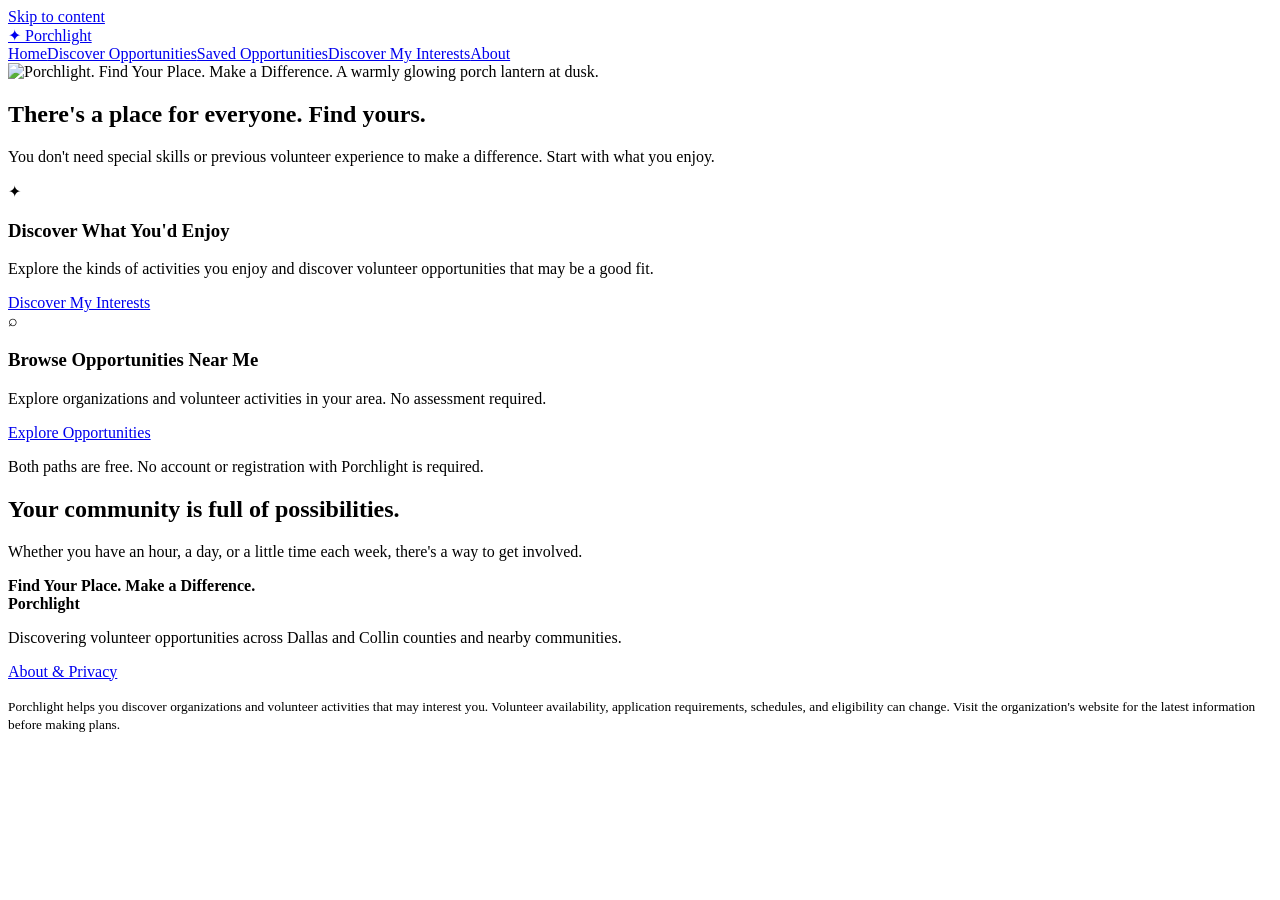
==== index.html @ d1aace8c "Add files via upload" ====
<!doctype html><html lang="en"><head><meta charset="utf-8"><meta name="viewport" content="width=device-width,initial-scale=1"><meta name="description" content="Porchlight helps people discover volunteer activities in Dallas and Collin counties that connect with their interests."><title>Porchlight | Find Your Place. Make a Difference.</title><link rel="stylesheet" href="css/styles.css"></head><body><a class="skip" href="#main">Skip to content</a><header class="top"><nav class="nav" aria-label="Main navigation"><a class="brand" href="index.html">✦ <span>Porchlight</span></a><div class="links"><a href="index.html">Home</a><a href="discover.html">Discover Opportunities</a><a href="saved.html">Saved Opportunities</a><a href="assessment.html">Discover My Interests</a><a href="about.html">About</a></div></nav></header><main id="main"><section class="hero hero-art"><div class="hero-art-inner"><img src="images/porchlight-painterly-banner.png" alt="Porchlight. Find Your Place. Make a Difference. A warmly glowing porch lantern at dusk." width="2048" height="768"></div></section><section class="wrap"><div class="intro"><h1>There's a place for everyone. Find yours.</h1><p>You don't need special skills or previous volunteer experience to make a difference. Start with what you enjoy.</p></div><div class="choices"><article class="choice"><div class="symbol" aria-hidden="true">✦</div><h3>Discover What You'd Enjoy</h3><p>Explore the kinds of activities you enjoy and discover volunteer opportunities that may be a good fit.</p><a class="button gold" href="assessment.html">Discover My Interests</a></article><article class="choice"><div class="symbol" aria-hidden="true">⌕</div><h3>Browse Opportunities Near Me</h3><p>Explore organizations and volunteer activities in your area. No assessment required.</p><a class="button" href="discover.html">Explore Opportunities</a></article></div><p class="note">Both paths are free. No account or registration with Porchlight is required.</p></section><section class="closing"><h2>Your community is full of possibilities.</h2><p>Whether you have an hour, a day, or a little time each week, there's a way to get involved.</p><strong>Find Your Place. Make a Difference.</strong></section></main><footer class="footer"><div class="footer-inner"><strong>Porchlight</strong><p>Discovering volunteer opportunities across Dallas and Collin counties and nearby communities.</p><p><a href="about.html">About &amp; Privacy</a></p><small>Porchlight helps you discover organizations and volunteer activities that may interest you. Volunteer availability, application requirements, schedules, and eligibility can change. Visit the organization's website for the latest information before making plans.</small></div></footer><script src="js/navigation.js"></script></body></html>
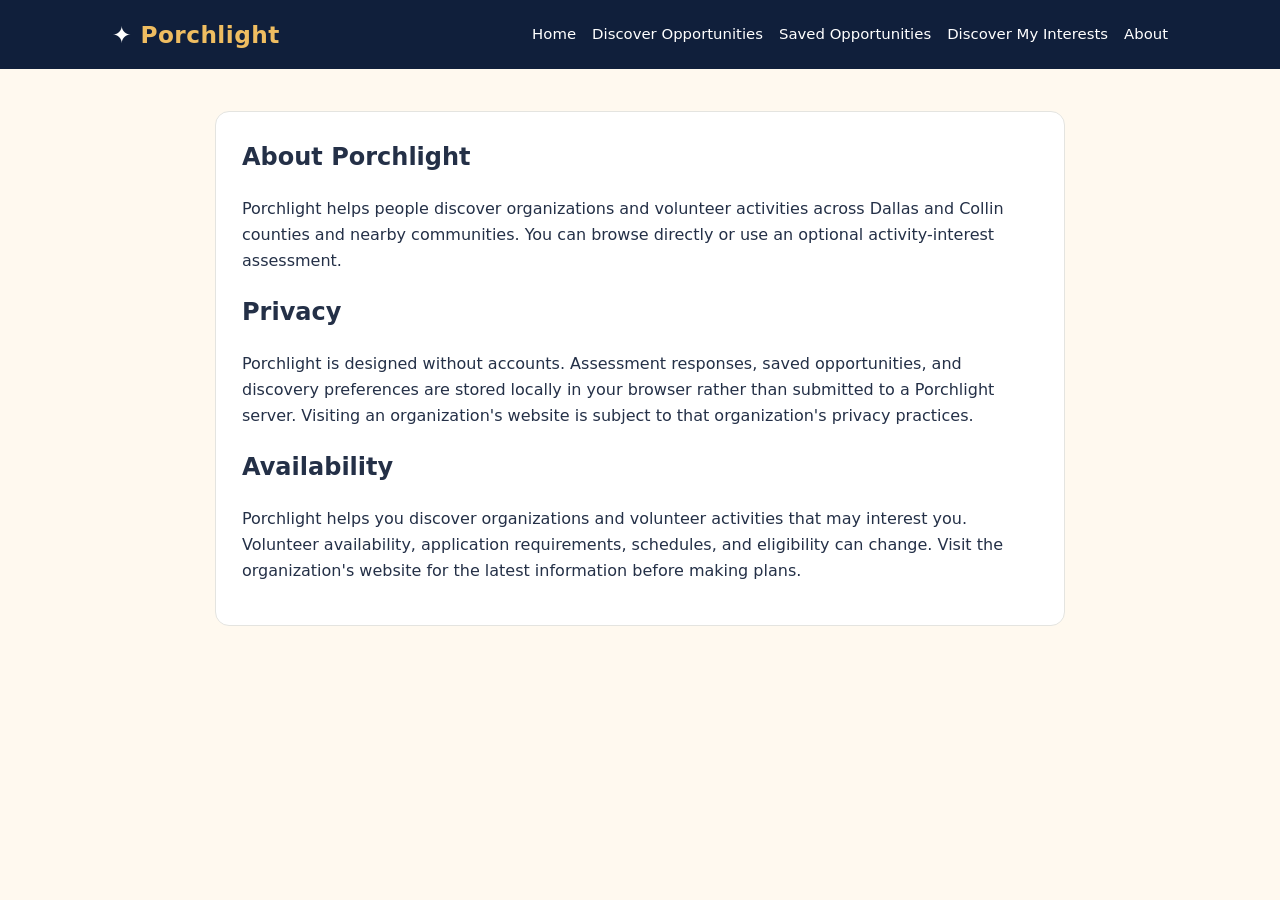
==== commit b99edd54: "Add files via upload" ====
--- a/index.html
+++ b/index.html
@@ -1 +1 @@
-<!doctype html><html lang="en"><head><meta charset="utf-8"><meta name="viewport" content="width=device-width,initial-scale=1"><meta name="description" content="Porchlight helps people discover volunteer activities in Dallas and Collin counties that connect with their interests."><title>Porchlight | Find Your Place. Make a Difference.</title><link rel="stylesheet" href="css/styles.css"></head><body><a class="skip" href="#main">Skip to content</a><header class="top"><nav class="nav" aria-label="Main navigation"><a class="brand" href="index.html">✦ <span>Porchlight</span></a><div class="links"><a href="index.html">Home</a><a href="discover.html">Discover Opportunities</a><a href="saved.html">Saved Opportunities</a><a href="assessment.html">Discover My Interests</a><a href="about.html">About</a></div></nav></header><main id="main"><section class="hero hero-art"><div class="hero-art-inner"><img src="images/porchlight-painterly-banner.png" alt="Porchlight. Find Your Place. Make a Difference. A warmly glowing porch lantern at dusk." width="2048" height="768"></div></section><section class="wrap"><div class="intro"><h1>There's a place for everyone. Find yours.</h1><p>You don't need special skills or previous volunteer experience to make a difference. Start with what you enjoy.</p></div><div class="choices"><article class="choice"><div class="symbol" aria-hidden="true">✦</div><h3>Discover What You'd Enjoy</h3><p>Explore the kinds of activities you enjoy and discover volunteer opportunities that may be a good fit.</p><a class="button gold" href="assessment.html">Discover My Interests</a></article><article class="choice"><div class="symbol" aria-hidden="true">⌕</div><h3>Browse Opportunities Near Me</h3><p>Explore organizations and volunteer activities in your area. No assessment required.</p><a class="button" href="discover.html">Explore Opportunities</a></article></div><p class="note">Both paths are free. No account or registration with Porchlight is required.</p></section><section class="closing"><h2>Your community is full of possibilities.</h2><p>Whether you have an hour, a day, or a little time each week, there's a way to get involved.</p><strong>Find Your Place. Make a Difference.</strong></section></main><footer class="footer"><div class="footer-inner"><strong>Porchlight</strong><p>Discovering volunteer opportunities across Dallas and Collin counties and nearby communities.</p><p><a href="about.html">About &amp; Privacy</a></p><small>Porchlight helps you discover organizations and volunteer activities that may interest you. Volunteer availability, application requirements, schedules, and eligibility can change. Visit the organization's website for the latest information before making plans.</small></div></footer><script src="js/navigation.js"></script></body></html>
+<!doctype html><html lang="en"><head><meta charset="utf-8"><meta name="viewport" content="width=device-width,initial-scale=1"><title>About & Privacy | Porchlight</title><link rel="stylesheet" href="css/styles.css"></head><body><a class="skip" href="#main">Skip to content</a><header class="top"><nav class="nav" aria-label="Main navigation"><a class="brand" href="index.html">✦ <span>Porchlight</span></a><div class="links"><a href="index.html">Home</a><a href="discover.html">Discover Opportunities</a><a href="saved.html">Saved Opportunities</a><a href="assessment.html">Discover My Interests</a><a href="about.html">About</a></div></nav></header><main id="main" class="wrap"><section class="panel"><h1>About Porchlight</h1><p>Porchlight helps people discover organizations and volunteer activities across Dallas and Collin counties and nearby communities. You can browse directly or use an optional activity-interest assessment.</p><h2>Privacy</h2><p>Porchlight is designed without accounts. Assessment responses, saved opportunities, and discovery preferences are stored locally in your browser rather than submitted to a Porchlight server. Visiting an organization's website is subject to that organization's privacy practices.</p><h2>Availability</h2><p>Porchlight helps you discover organizations and volunteer activities that may interest you. Volunteer availability, application requirements, schedules, and eligibility can change. Visit the organization's website for the latest information before making plans.</p></section></main><script src="js/navigation.js"></script></body></html>
--- a/css/styles.css
+++ b/css/styles.css
@@ -0,0 +1,39 @@
+:root{--navy:#101f3b;--gold:#efbd61;--cream:#fff9ef;--ink:#243047;--muted:#58657a;--line:#e4e4e0;--white:#fff}*{box-sizing:border-box}body{margin:0;font-family:system-ui,-apple-system,'Segoe UI',sans-serif;color:var(--ink);background:var(--cream);line-height:1.6}a{color:#164f84}a:focus-visible,button:focus-visible{outline:3px solid #c87c12;outline-offset:3px}.skip{position:absolute;left:-999px;top:0;background:#fff;padding:12px;z-index:9}.skip:focus{left:10px}.top{background:var(--navy);color:white}.nav{max-width:1100px;margin:auto;padding:16px 22px;display:flex;align-items:center;justify-content:space-between;gap:20px;flex-wrap:wrap}.brand{font-size:1.45rem;font-weight:800;color:#fff;text-decoration:none;letter-spacing:.02em}.brand span{color:var(--gold)}.links{display:flex;flex-wrap:wrap;gap:16px}.links a{color:white;text-decoration:none;font-size:.93rem}.links a:hover{text-decoration:underline}.hero{background:linear-gradient(120deg,#101f3b 20%,#20365b 100%);color:#fff}.hero-inner{max-width:1100px;margin:auto;display:grid;grid-template-columns:1fr 1fr;gap:32px;align-items:center;padding:54px 22px 62px}.hero h1{font-size:clamp(2.4rem,5vw,4.6rem);line-height:1.1;margin:0 0 12px}.hero h1 em{color:var(--gold);font-style:normal}.hero p{font-size:1.13rem;max-width:520px}.lantern{height:330px;display:grid;place-items:center;position:relative;background:radial-gradient(circle at 50% 48%,#b8792888,transparent 45%)}.lantern svg{width:min(100%,320px);height:310px;filter:drop-shadow(0 0 28px #f4ad3e88)}.wrap{max-width:1100px;margin:auto;padding:42px 22px}.intro{text-align:center;max-width:720px;margin:0 auto 28px}.intro h1{font-size:clamp(1.7rem,3vw,2.3rem);margin:0 0 10px}.choices{display:grid;grid-template-columns:repeat(2,1fr);gap:20px}.choice{background:#fff;border:1px solid var(--line);border-radius:16px;padding:28px;box-shadow:0 5px 18px #101f3b0a}.choice h3{font-size:1.4rem;margin:8px 0}.symbol{font-size:2rem}.button{display:inline-block;border-radius:9px;background:var(--navy);color:white;text-decoration:none;padding:12px 20px;font-weight:700;margin-top:12px}.button:hover{background:#294670}.button.gold{background:#c17b1e;color:#fff}.button.gold:hover{background:#965d12}.note{text-align:center;color:var(--muted);font-size:.91rem;margin-top:18px}.values{display:grid;grid-template-columns:repeat(4,1fr);gap:16px}.value{background:#fff;border:1px solid var(--line);border-radius:12px;padding:18px}.value h3{font-size:1rem;margin:0 0 5px}.value p{font-size:.92rem;margin:0}.closing{text-align:center;background:#f2e8d7;padding:40px 22px}.closing h2{margin-top:0}.footer{background:var(--navy);color:#e9edf3;padding:30px 22px}.footer-inner{max-width:1100px;margin:auto}.footer a{color:#ffe1a0}.footer small{display:block;margin-top:12px;color:#d4dae4}.panel{background:white;border:1px solid var(--line);border-radius:14px;padding:26px;max-width:850px;margin:0 auto}.panel h1{margin-top:0}.muted{color:var(--muted)}@media(max-width:720px){.hero-inner,.choices{grid-template-columns:1fr}.hero-inner{padding-top:28px}.lantern{height:235px;order:-1}.lantern svg{height:225px}.values{grid-template-columns:repeat(2,1fr)}.nav{align-items:flex-start}.links{gap:10px}.links a{font-size:.85rem}}@media(max-width:420px){.values{grid-template-columns:1fr}}
+
+/* Full-bleed banner: no padding, clipping, or rounded image corners. */
+.hero-art{background:var(--navy);margin:0;padding:0}
+.hero-art-inner{width:100%;max-width:none;margin:0;padding:0;line-height:0}
+.hero-art img{display:block;width:100%;height:auto;border-radius:0;object-fit:contain}
+/* Stage 3: assessment */
+.assessment-wrap{padding-top:36px;padding-bottom:55px}.assessment-panel{max-width:880px;padding:clamp(22px,4vw,44px)}.assessment-panel h1{line-height:1.22;font-size:clamp(1.65rem,3.2vw,2.25rem)}.assessment-panel h2{font-size:1.25rem}.eyebrow{text-transform:uppercase;letter-spacing:.1em;color:#8a5a1c;font-size:.78rem;font-weight:800}.progress-heading{display:flex;justify-content:space-between;gap:10px;flex-wrap:wrap}.progress{height:11px;border-radius:20px;background:#e9edf1;overflow:hidden;margin:12px 0 30px}.progress>div{height:100%;background:#bd7d25;transition:width .2s}.question-title{margin:0 0 28px}.answer-options{border:0;padding:0;margin:0}.answer-options legend{font-weight:650;margin-bottom:12px}.answer{display:flex;align-items:center;gap:13px;border:1px solid #d5dce2;background:#fff;padding:13px 16px;border-radius:10px;margin:8px 0;cursor:pointer}.answer:has(input:checked){border-color:#a56816;background:#fff4dd;box-shadow:0 0 0 1px #a56816}.answer input{width:20px;height:20px;accent-color:#a56816;flex:none}.actions{display:flex;align-items:center;gap:12px;flex-wrap:wrap;margin-top:26px}.actions .button{margin-top:0}.button{border:0;font:inherit;font-weight:700;cursor:pointer}.button.outline{background:#fff;border:1px solid #8d9bae;color:#1a3657}.button.outline:hover{background:#f0f4f8}.small{font-size:.87rem}.error{color:#9d2020;font-weight:700}.review-list{display:grid;gap:7px;margin-top:20px}.review-row{background:#fff;text-align:left;border:1px solid #d9dee5;border-radius:9px;padding:12px;display:flex;align-items:flex-start;justify-content:space-between;gap:15px;cursor:pointer;font:inherit}.review-row:hover{background:#f6f8fb}.review-value{color:#365b81;font-size:.85rem;flex-shrink:0}.interest-cards{display:grid;gap:12px;margin:18px 0}.interest-card{border:1px solid #e0e4e8;border-radius:12px;padding:17px;background:#fff}.interest-head{display:flex;align-items:flex-start;gap:13px}.interest-head p{margin:3px 0 0;color:#58657a}.letter-tile{display:grid;place-items:center;width:46px;height:46px;border-radius:9px;color:#fff;font-size:1.35rem;font-weight:800;flex-shrink:0}.all-interests{border-top:1px solid #ddd;margin-top:25px;padding-top:16px}.all-interests summary{font-weight:750;cursor:pointer}.notice{padding:15px 17px;border-left:4px solid #c58b36;background:#fff7e9;border-radius:5px}
+@media(max-width:580px){.review-row{flex-direction:column;gap:5px}.assessment-panel{padding:20px}.actions{align-items:stretch}.actions .button{width:100%;text-align:center}}
+
+.entry-choice{border:1px solid #d9d5ca;border-radius:14px;padding:1.2rem;margin:1.25rem 0;background:#fffdf8}.entry-choice h3{margin-top:0}.entry-choice input{width:min(100%,350px);padding:.8rem;border:1px solid #778296;border-radius:8px;font-size:1.1rem;text-transform:uppercase;letter-spacing:.12em}.entry-choice input:focus{outline:3px solid #e9b85a;outline-offset:2px}
+
+/* Stage 3 desktop viewport refinement: preserve comfortable mobile targets. */
+@media (min-width: 721px) {
+ .assessment-wrap{padding-top:14px;padding-bottom:26px}
+ .assessment-panel{max-width:1080px;padding:18px 28px}
+ .assessment-panel:has(.answer-options) .eyebrow{margin:0 0 7px}
+ .assessment-panel:has(.answer-options) .progress{height:8px;margin:7px 0 13px}
+ .assessment-panel:has(.answer-options) .progress-heading{font-size:.95rem;line-height:1.3}
+ .assessment-panel .question-title{font-size:clamp(1.28rem,2.1vw,1.7rem);line-height:1.26;margin:0 0 13px}
+ .assessment-panel .answer-options legend{font-size:.94rem;margin-bottom:6px}
+ .assessment-panel .answer{padding:7px 12px;margin:5px 0;min-height:42px;line-height:1.35;gap:10px}
+ .assessment-panel .answer input{width:18px;height:18px}
+ .assessment-panel:has(.answer-options) .actions{margin-top:12px;gap:9px}
+ .assessment-panel:has(.answer-options) .actions .button{padding:8px 14px;font-size:.94rem}
+ .assessment-panel:has(.answer-options) .actions + .muted{margin:10px 0 0;line-height:1.35}
+}
+@media (min-width:721px) and (max-height:780px){
+ .assessment-wrap{padding-top:8px}
+ .assessment-panel{padding:12px 24px}
+ .assessment-panel .question-title{font-size:1.3rem;margin-bottom:8px}
+ .assessment-panel .answer{padding:5px 10px;margin:4px 0;min-height:38px}
+ .assessment-panel:has(.answer-options) .progress{margin:5px 0 9px}
+ .assessment-panel:has(.answer-options) .actions{margin-top:8px}
+}
+
+/* Accessibility: visible keyboard focus for form fields and reduced-motion support. */
+input:focus-visible,select:focus-visible,summary:focus-visible{outline:3px solid #c87c12;outline-offset:3px}
+@media(prefers-reduced-motion:reduce){*,*::before,*::after{scroll-behavior:auto!important;transition-duration:0.01ms!important;animation-duration:0.01ms!important}}
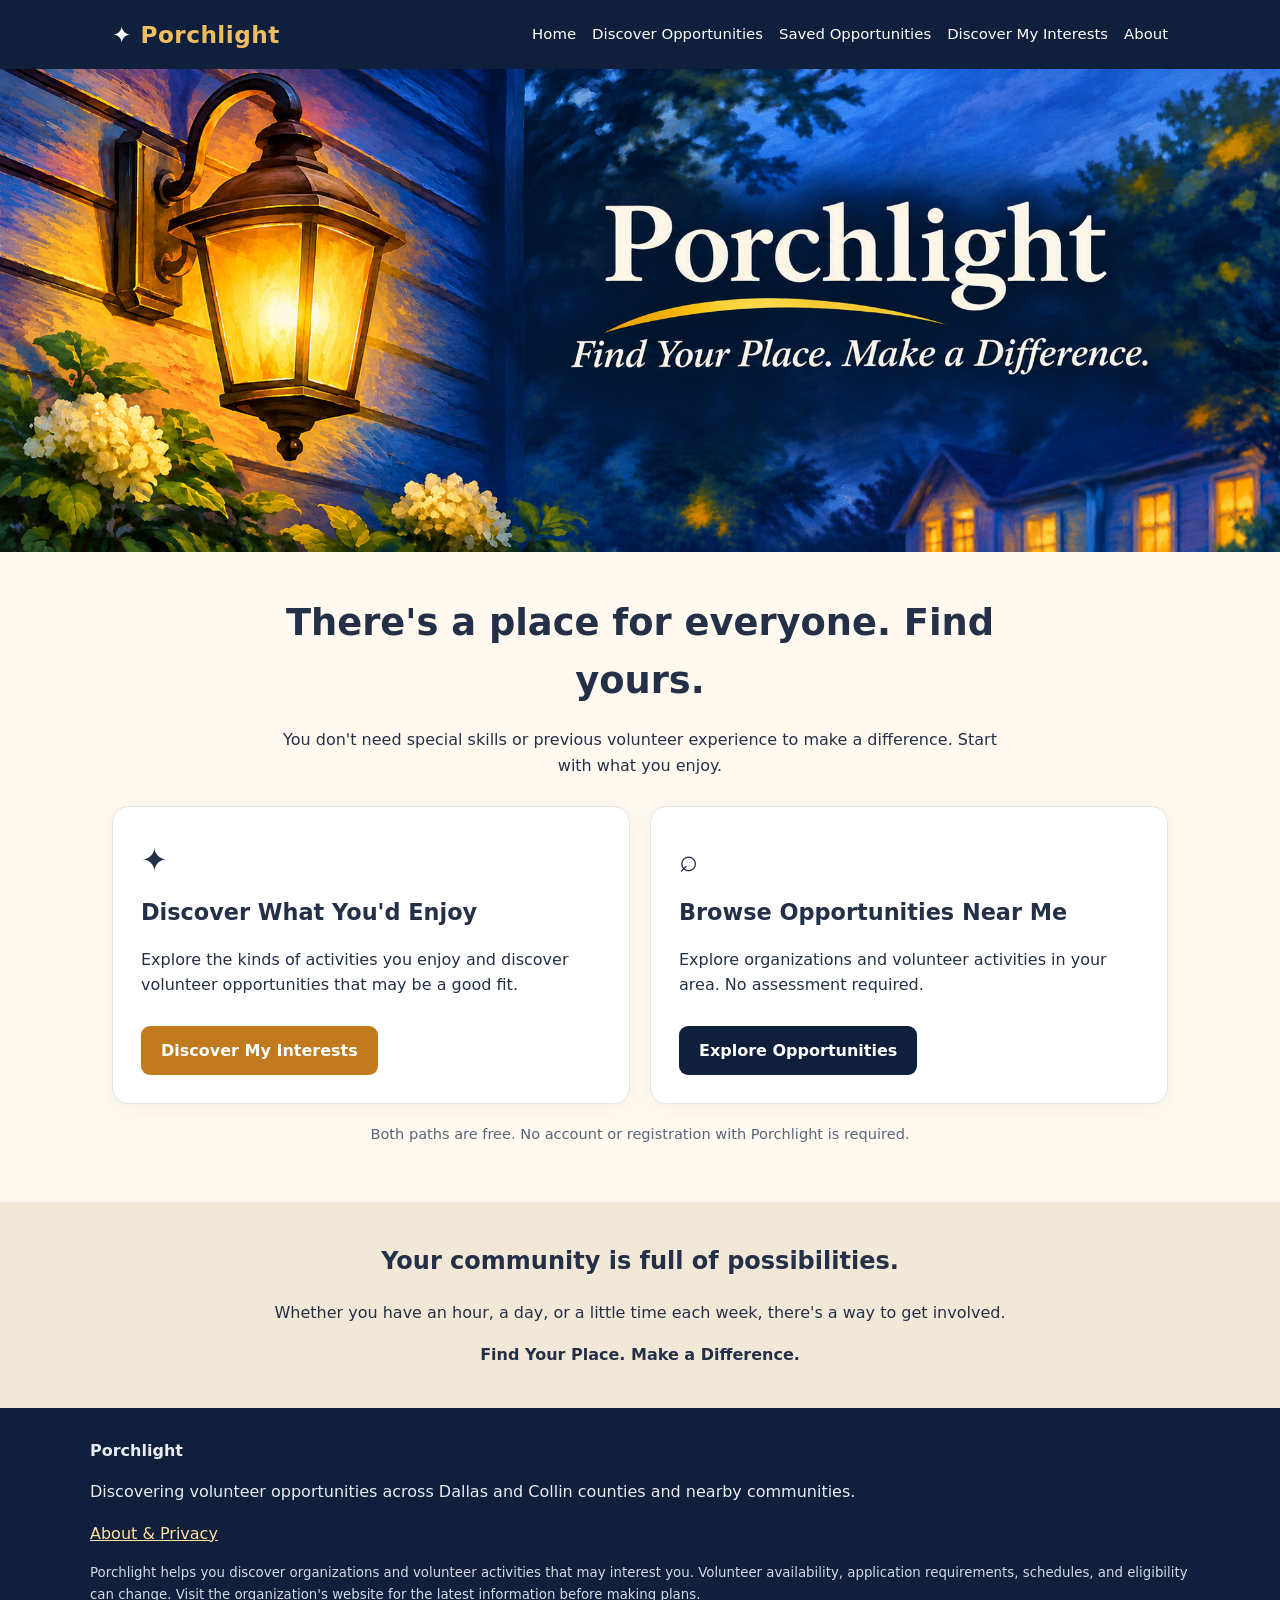
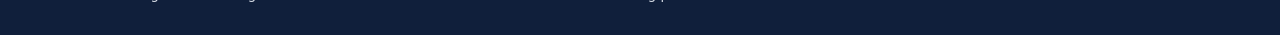
==== commit 4e3e6043: "Add files via upload" ====
--- a/index.html
+++ b/index.html
@@ -1 +1 @@
-<!doctype html><html lang="en"><head><meta charset="utf-8"><meta name="viewport" content="width=device-width,initial-scale=1"><title>About & Privacy | Porchlight</title><link rel="stylesheet" href="css/styles.css"></head><body><a class="skip" href="#main">Skip to content</a><header class="top"><nav class="nav" aria-label="Main navigation"><a class="brand" href="index.html">✦ <span>Porchlight</span></a><div class="links"><a href="index.html">Home</a><a href="discover.html">Discover Opportunities</a><a href="saved.html">Saved Opportunities</a><a href="assessment.html">Discover My Interests</a><a href="about.html">About</a></div></nav></header><main id="main" class="wrap"><section class="panel"><h1>About Porchlight</h1><p>Porchlight helps people discover organizations and volunteer activities across Dallas and Collin counties and nearby communities. You can browse directly or use an optional activity-interest assessment.</p><h2>Privacy</h2><p>Porchlight is designed without accounts. Assessment responses, saved opportunities, and discovery preferences are stored locally in your browser rather than submitted to a Porchlight server. Visiting an organization's website is subject to that organization's privacy practices.</p><h2>Availability</h2><p>Porchlight helps you discover organizations and volunteer activities that may interest you. Volunteer availability, application requirements, schedules, and eligibility can change. Visit the organization's website for the latest information before making plans.</p></section></main><script src="js/navigation.js"></script></body></html>
+<!doctype html><html lang="en"><head><meta charset="utf-8"><meta name="viewport" content="width=device-width,initial-scale=1"><meta name="description" content="Porchlight helps people discover volunteer activities in Dallas and Collin counties that connect with their interests."><title>Porchlight | Find Your Place. Make a Difference.</title><link rel="stylesheet" href="css/styles.css"></head><body><a class="skip" href="#main">Skip to content</a><header class="top"><nav class="nav" aria-label="Main navigation"><a class="brand" href="index.html">✦ <span>Porchlight</span></a><div class="links"><a href="index.html">Home</a><a href="discover.html">Discover Opportunities</a><a href="saved.html">Saved Opportunities</a><a href="assessment.html">Discover My Interests</a><a href="about.html">About</a></div></nav></header><main id="main"><section class="hero hero-art"><div class="hero-art-inner"><img src="images/porchlight-painterly-banner.png" alt="Porchlight. Find Your Place. Make a Difference. A warmly glowing porch lantern at dusk." width="2048" height="768"></div></section><section class="wrap"><div class="intro"><h1>There's a place for everyone. Find yours.</h1><p>You don't need special skills or previous volunteer experience to make a difference. Start with what you enjoy.</p></div><div class="choices"><article class="choice"><div class="symbol" aria-hidden="true">✦</div><h3>Discover What You'd Enjoy</h3><p>Explore the kinds of activities you enjoy and discover volunteer opportunities that may be a good fit.</p><a class="button gold" href="assessment.html">Discover My Interests</a></article><article class="choice"><div class="symbol" aria-hidden="true">⌕</div><h3>Browse Opportunities Near Me</h3><p>Explore organizations and volunteer activities in your area. No assessment required.</p><a class="button" href="discover.html">Explore Opportunities</a></article></div><p class="note">Both paths are free. No account or registration with Porchlight is required.</p></section><section class="closing"><h2>Your community is full of possibilities.</h2><p>Whether you have an hour, a day, or a little time each week, there's a way to get involved.</p><strong>Find Your Place. Make a Difference.</strong></section></main><footer class="footer"><div class="footer-inner"><strong>Porchlight</strong><p>Discovering volunteer opportunities across Dallas and Collin counties and nearby communities.</p><p><a href="about.html">About &amp; Privacy</a></p><small>Porchlight helps you discover organizations and volunteer activities that may interest you. Volunteer availability, application requirements, schedules, and eligibility can change. Visit the organization's website for the latest information before making plans.</small></div></footer><script src="js/navigation.js"></script></body></html>
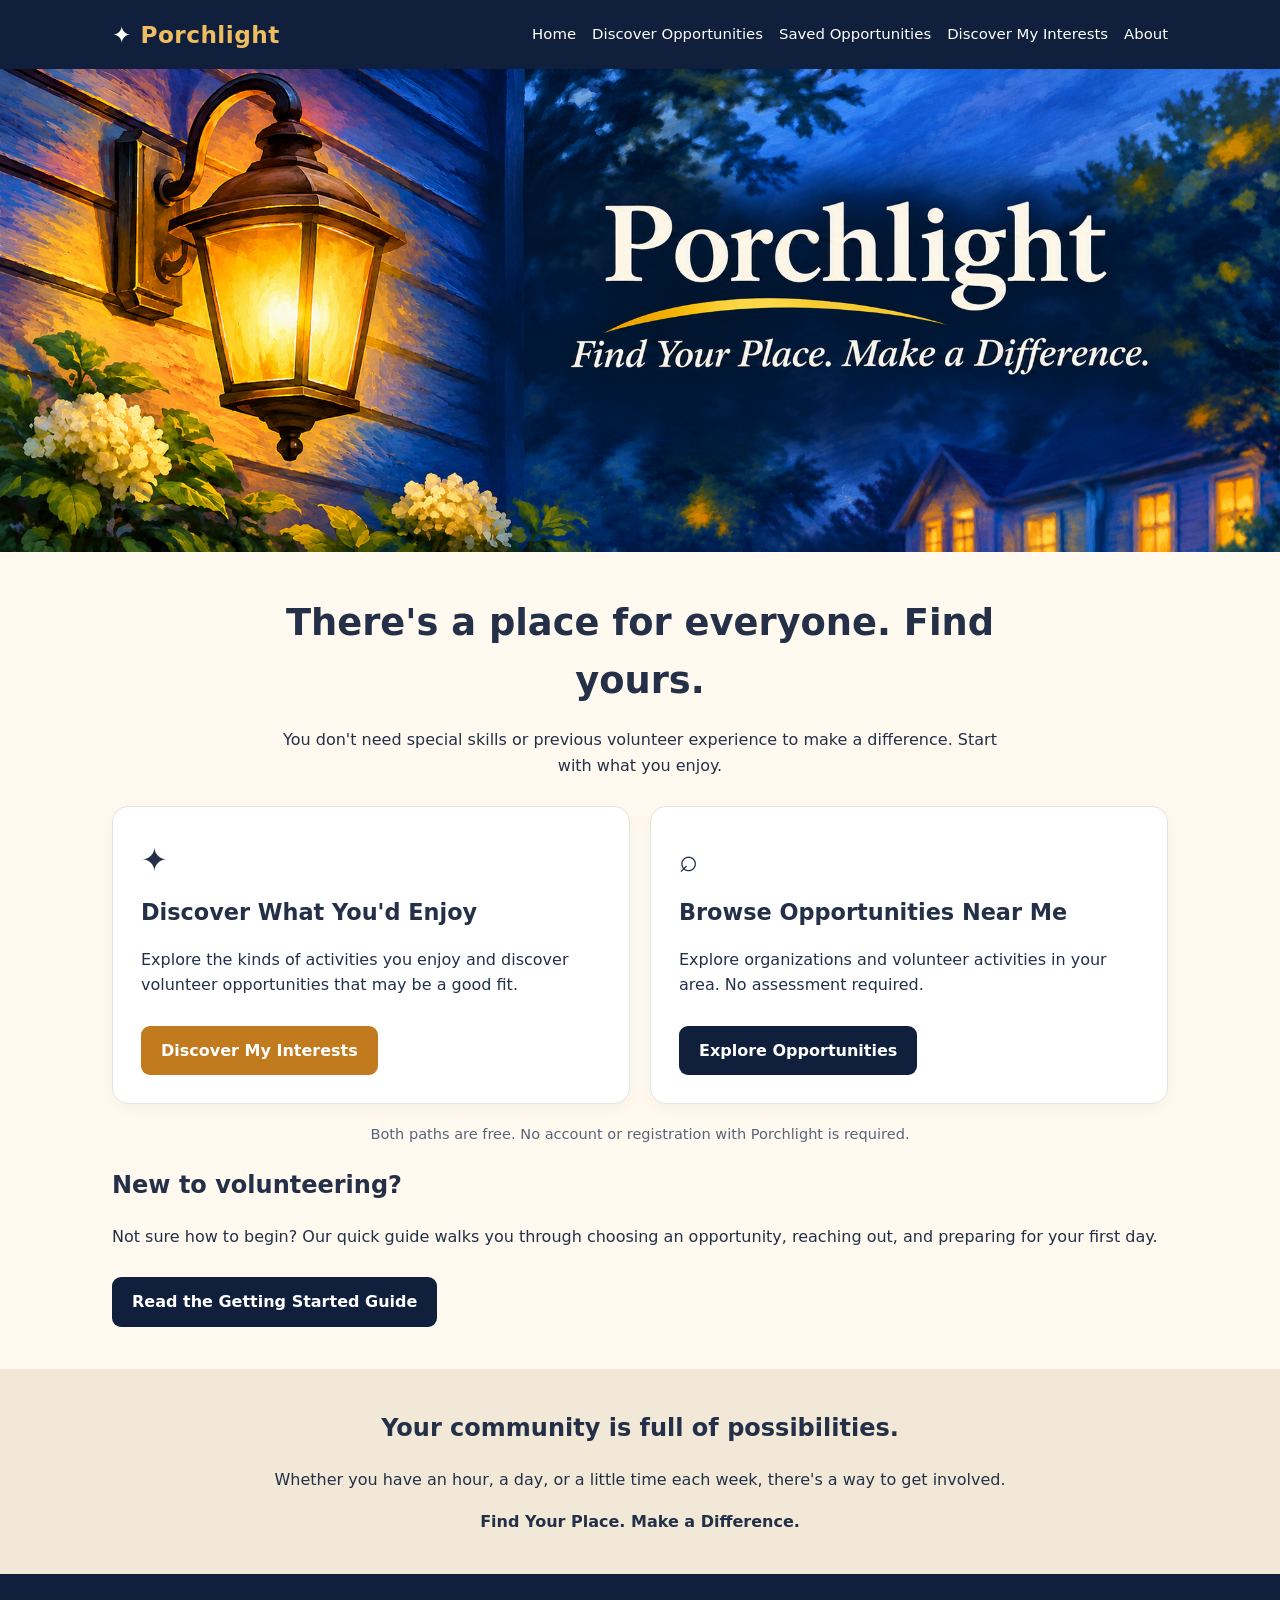
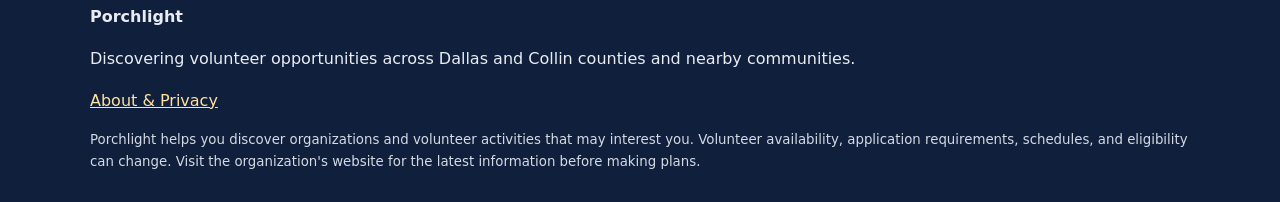
==== commit 70819da5: "Add files via upload" ====
--- a/index.html
+++ b/index.html
@@ -1 +1 @@
-<!doctype html><html lang="en"><head><meta charset="utf-8"><meta name="viewport" content="width=device-width,initial-scale=1"><meta name="description" content="Porchlight helps people discover volunteer activities in Dallas and Collin counties that connect with their interests."><title>Porchlight | Find Your Place. Make a Difference.</title><link rel="stylesheet" href="css/styles.css"></head><body><a class="skip" href="#main">Skip to content</a><header class="top"><nav class="nav" aria-label="Main navigation"><a class="brand" href="index.html">✦ <span>Porchlight</span></a><div class="links"><a href="index.html">Home</a><a href="discover.html">Discover Opportunities</a><a href="saved.html">Saved Opportunities</a><a href="assessment.html">Discover My Interests</a><a href="about.html">About</a></div></nav></header><main id="main"><section class="hero hero-art"><div class="hero-art-inner"><img src="images/porchlight-painterly-banner.png" alt="Porchlight. Find Your Place. Make a Difference. A warmly glowing porch lantern at dusk." width="2048" height="768"></div></section><section class="wrap"><div class="intro"><h1>There's a place for everyone. Find yours.</h1><p>You don't need special skills or previous volunteer experience to make a difference. Start with what you enjoy.</p></div><div class="choices"><article class="choice"><div class="symbol" aria-hidden="true">✦</div><h3>Discover What You'd Enjoy</h3><p>Explore the kinds of activities you enjoy and discover volunteer opportunities that may be a good fit.</p><a class="button gold" href="assessment.html">Discover My Interests</a></article><article class="choice"><div class="symbol" aria-hidden="true">⌕</div><h3>Browse Opportunities Near Me</h3><p>Explore organizations and volunteer activities in your area. No assessment required.</p><a class="button" href="discover.html">Explore Opportunities</a></article></div><p class="note">Both paths are free. No account or registration with Porchlight is required.</p></section><section class="closing"><h2>Your community is full of possibilities.</h2><p>Whether you have an hour, a day, or a little time each week, there's a way to get involved.</p><strong>Find Your Place. Make a Difference.</strong></section></main><footer class="footer"><div class="footer-inner"><strong>Porchlight</strong><p>Discovering volunteer opportunities across Dallas and Collin counties and nearby communities.</p><p><a href="about.html">About &amp; Privacy</a></p><small>Porchlight helps you discover organizations and volunteer activities that may interest you. Volunteer availability, application requirements, schedules, and eligibility can change. Visit the organization's website for the latest information before making plans.</small></div></footer><script src="js/navigation.js"></script></body></html>
+<!doctype html><html lang="en"><head><meta charset="utf-8"><meta name="viewport" content="width=device-width,initial-scale=1"><meta name="description" content="Porchlight helps people discover volunteer activities in Dallas and Collin counties that connect with their interests."><title>Porchlight | Find Your Place. Make a Difference.</title><link rel="stylesheet" href="css/styles.css"></head><body><a class="skip" href="#main">Skip to content</a><header class="top"><nav class="nav" aria-label="Main navigation"><a class="brand" href="index.html">✦ <span>Porchlight</span></a><div class="links"><a href="index.html">Home</a><a href="discover.html">Discover Opportunities</a><a href="saved.html">Saved Opportunities</a><a href="assessment.html">Discover My Interests</a><a href="about.html">About</a></div></nav></header><main id="main"><section class="hero hero-art"><div class="hero-art-inner"><img src="images/porchlight-painterly-banner.png" alt="Porchlight. Find Your Place. Make a Difference. A warmly glowing porch lantern at dusk." width="2048" height="768"></div></section><section class="wrap"><div class="intro"><h1>There's a place for everyone. Find yours.</h1><p>You don't need special skills or previous volunteer experience to make a difference. Start with what you enjoy.</p></div><div class="choices"><article class="choice"><div class="symbol" aria-hidden="true">✦</div><h3>Discover What You'd Enjoy</h3><p>Explore the kinds of activities you enjoy and discover volunteer opportunities that may be a good fit.</p><a class="button gold" href="assessment.html">Discover My Interests</a></article><article class="choice"><div class="symbol" aria-hidden="true">⌕</div><h3>Browse Opportunities Near Me</h3><p>Explore organizations and volunteer activities in your area. No assessment required.</p><a class="button" href="discover.html">Explore Opportunities</a></article></div><p class="note">Both paths are free. No account or registration with Porchlight is required.</p><aside class="starter-invite" aria-labelledby="starter-title"><div><h2 id="starter-title">New to volunteering?</h2><p>Not sure how to begin? Our quick guide walks you through choosing an opportunity, reaching out, and preparing for your first day.</p></div><a class="button" href="getting-started.html">Read the Getting Started Guide</a></aside></section><section class="closing"><h2>Your community is full of possibilities.</h2><p>Whether you have an hour, a day, or a little time each week, there's a way to get involved.</p><strong>Find Your Place. Make a Difference.</strong></section></main><footer class="footer"><div class="footer-inner"><strong>Porchlight</strong><p>Discovering volunteer opportunities across Dallas and Collin counties and nearby communities.</p><p><a href="about.html">About &amp; Privacy</a></p><small>Porchlight helps you discover organizations and volunteer activities that may interest you. Volunteer availability, application requirements, schedules, and eligibility can change. Visit the organization's website for the latest information before making plans.</small></div></footer><script src="js/navigation.js"></script></body></html>
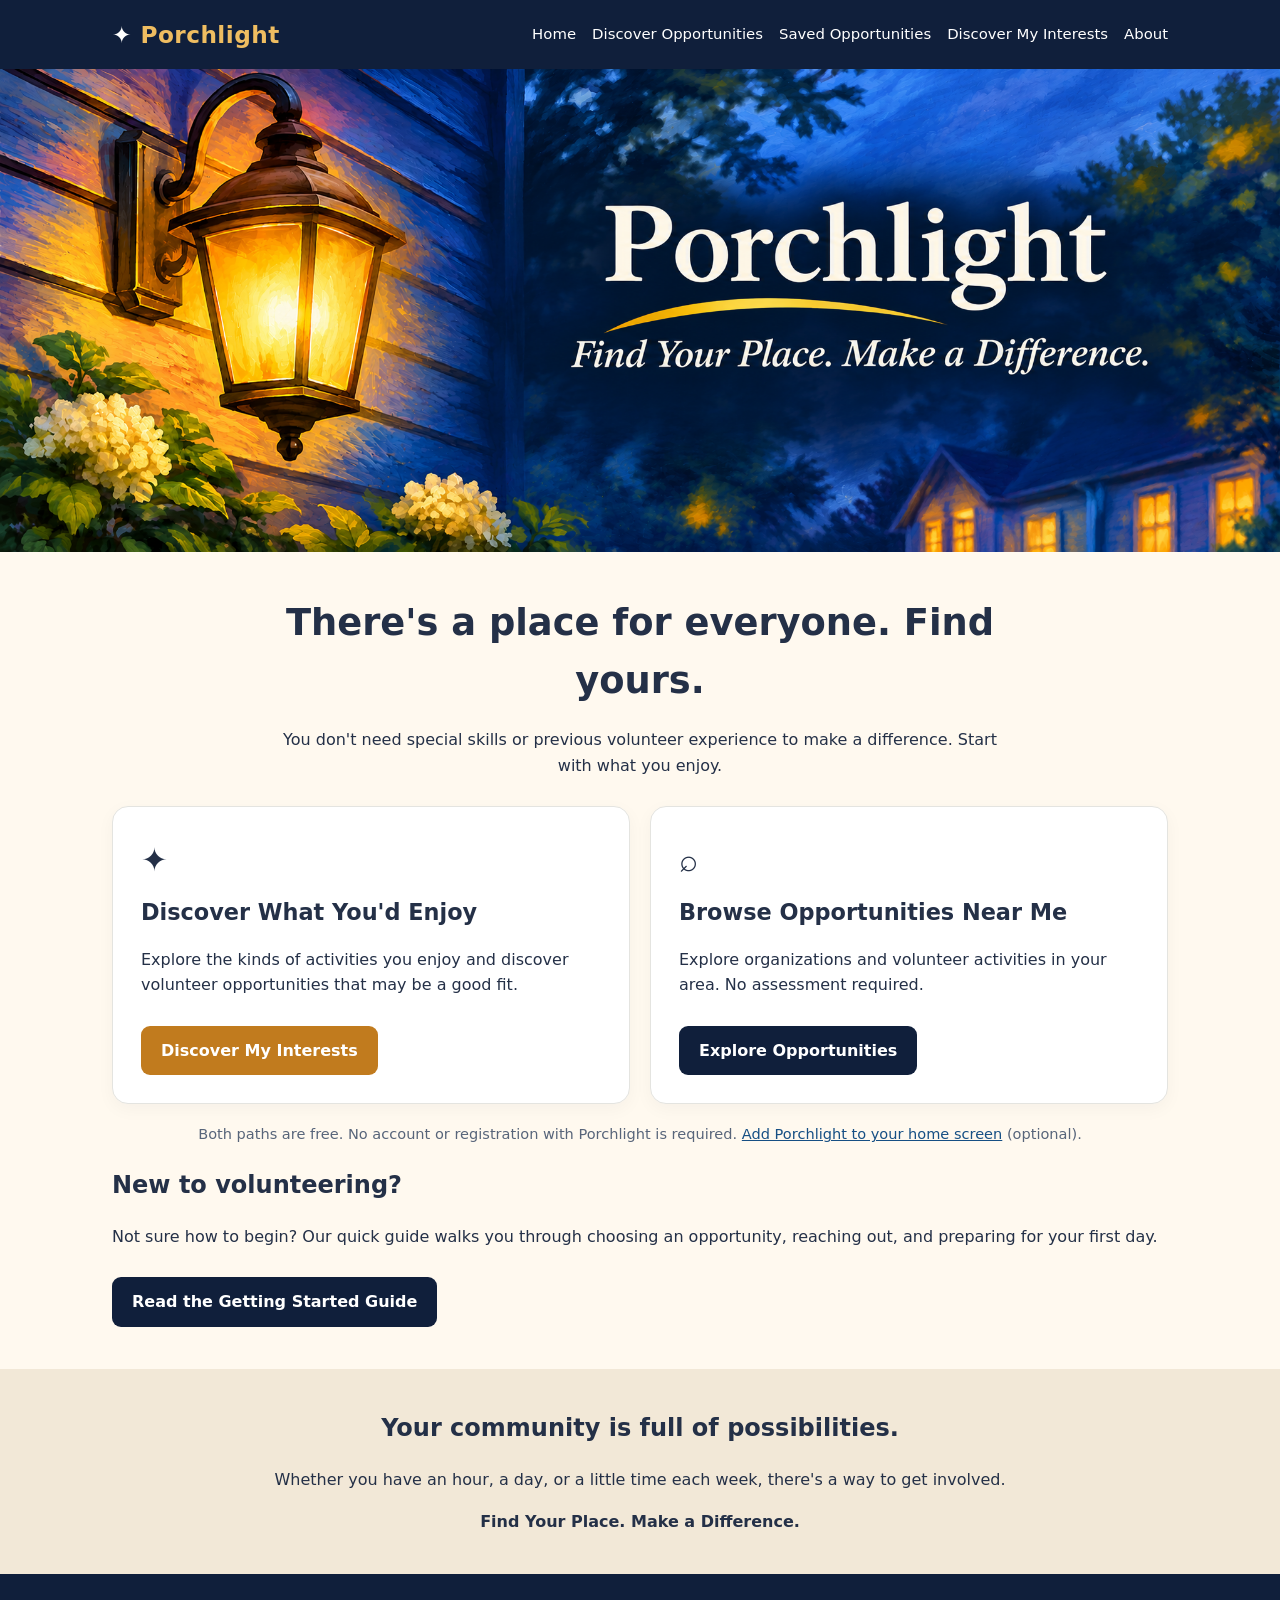
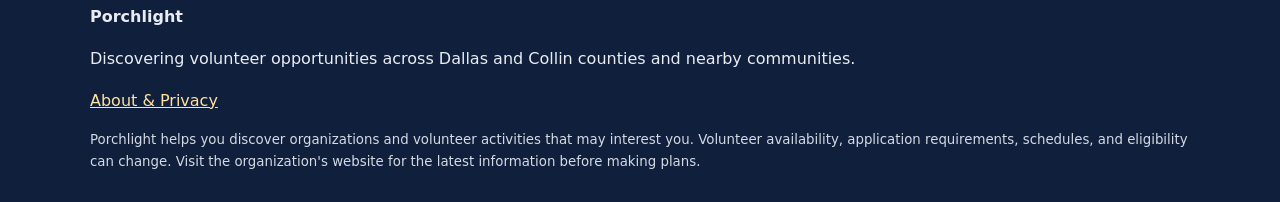
==== commit 9ff935d9: "Add files via upload" ====
--- a/index.html
+++ b/index.html
@@ -1 +1 @@
-<!doctype html><html lang="en"><head><meta charset="utf-8"><meta name="viewport" content="width=device-width,initial-scale=1"><meta name="description" content="Porchlight helps people discover volunteer activities in Dallas and Collin counties that connect with their interests."><title>Porchlight | Find Your Place. Make a Difference.</title><link rel="stylesheet" href="css/styles.css"></head><body><a class="skip" href="#main">Skip to content</a><header class="top"><nav class="nav" aria-label="Main navigation"><a class="brand" href="index.html">✦ <span>Porchlight</span></a><div class="links"><a href="index.html">Home</a><a href="discover.html">Discover Opportunities</a><a href="saved.html">Saved Opportunities</a><a href="assessment.html">Discover My Interests</a><a href="about.html">About</a></div></nav></header><main id="main"><section class="hero hero-art"><div class="hero-art-inner"><img src="images/porchlight-painterly-banner.png" alt="Porchlight. Find Your Place. Make a Difference. A warmly glowing porch lantern at dusk." width="2048" height="768"></div></section><section class="wrap"><div class="intro"><h1>There's a place for everyone. Find yours.</h1><p>You don't need special skills or previous volunteer experience to make a difference. Start with what you enjoy.</p></div><div class="choices"><article class="choice"><div class="symbol" aria-hidden="true">✦</div><h3>Discover What You'd Enjoy</h3><p>Explore the kinds of activities you enjoy and discover volunteer opportunities that may be a good fit.</p><a class="button gold" href="assessment.html">Discover My Interests</a></article><article class="choice"><div class="symbol" aria-hidden="true">⌕</div><h3>Browse Opportunities Near Me</h3><p>Explore organizations and volunteer activities in your area. No assessment required.</p><a class="button" href="discover.html">Explore Opportunities</a></article></div><p class="note">Both paths are free. No account or registration with Porchlight is required.</p><aside class="starter-invite" aria-labelledby="starter-title"><div><h2 id="starter-title">New to volunteering?</h2><p>Not sure how to begin? Our quick guide walks you through choosing an opportunity, reaching out, and preparing for your first day.</p></div><a class="button" href="getting-started.html">Read the Getting Started Guide</a></aside></section><section class="closing"><h2>Your community is full of possibilities.</h2><p>Whether you have an hour, a day, or a little time each week, there's a way to get involved.</p><strong>Find Your Place. Make a Difference.</strong></section></main><footer class="footer"><div class="footer-inner"><strong>Porchlight</strong><p>Discovering volunteer opportunities across Dallas and Collin counties and nearby communities.</p><p><a href="about.html">About &amp; Privacy</a></p><small>Porchlight helps you discover organizations and volunteer activities that may interest you. Volunteer availability, application requirements, schedules, and eligibility can change. Visit the organization's website for the latest information before making plans.</small></div></footer><script src="js/navigation.js"></script></body></html>
+<!doctype html><html lang="en"><head><meta charset="utf-8"><meta name="viewport" content="width=device-width,initial-scale=1"><meta name="description" content="Porchlight helps people discover volunteer activities in Dallas and Collin counties that connect with their interests."><title>Porchlight | Find Your Place. Make a Difference.</title><link rel="stylesheet" href="css/styles.css"><meta name="theme-color" content="#0c254d"><link rel="manifest" href="manifest.webmanifest"><link rel="icon" type="image/png" href="images/icon-192.png"><link rel="apple-touch-icon" href="images/icon-192.png"></head><body><a class="skip" href="#main">Skip to content</a><header class="top"><nav class="nav" aria-label="Main navigation"><a class="brand" href="index.html">✦ <span>Porchlight</span></a><div class="links"><a href="index.html">Home</a><a href="discover.html">Discover Opportunities</a><a href="saved.html">Saved Opportunities</a><a href="assessment.html">Discover My Interests</a><a href="about.html">About</a></div></nav></header><main id="main"><section class="hero hero-art"><div class="hero-art-inner"><img src="images/porchlight-painterly-banner.png" alt="Porchlight. Find Your Place. Make a Difference. A warmly glowing porch lantern at dusk." width="2048" height="768"></div></section><section class="wrap"><div class="intro"><h1>There's a place for everyone. Find yours.</h1><p>You don't need special skills or previous volunteer experience to make a difference. Start with what you enjoy.</p></div><div class="choices"><article class="choice"><div class="symbol" aria-hidden="true">✦</div><h3>Discover What You'd Enjoy</h3><p>Explore the kinds of activities you enjoy and discover volunteer opportunities that may be a good fit.</p><a class="button gold" href="assessment.html">Discover My Interests</a></article><article class="choice"><div class="symbol" aria-hidden="true">⌕</div><h3>Browse Opportunities Near Me</h3><p>Explore organizations and volunteer activities in your area. No assessment required.</p><a class="button" href="discover.html">Explore Opportunities</a></article></div><p class="note">Both paths are free. No account or registration with Porchlight is required. <a href="about.html#install">Add Porchlight to your home screen</a> (optional).</p><aside class="starter-invite" aria-labelledby="starter-title"><div><h2 id="starter-title">New to volunteering?</h2><p>Not sure how to begin? Our quick guide walks you through choosing an opportunity, reaching out, and preparing for your first day.</p></div><a class="button" href="getting-started.html">Read the Getting Started Guide</a></aside></section><section class="closing"><h2>Your community is full of possibilities.</h2><p>Whether you have an hour, a day, or a little time each week, there's a way to get involved.</p><strong>Find Your Place. Make a Difference.</strong></section></main><footer class="footer"><div class="footer-inner"><strong>Porchlight</strong><p>Discovering volunteer opportunities across Dallas and Collin counties and nearby communities.</p><p><a href="about.html">About &amp; Privacy</a></p><small>Porchlight helps you discover organizations and volunteer activities that may interest you. Volunteer availability, application requirements, schedules, and eligibility can change. Visit the organization's website for the latest information before making plans.</small></div></footer><script src="js/navigation.js"></script><script src="js/pwa.js" defer></script></body></html>
